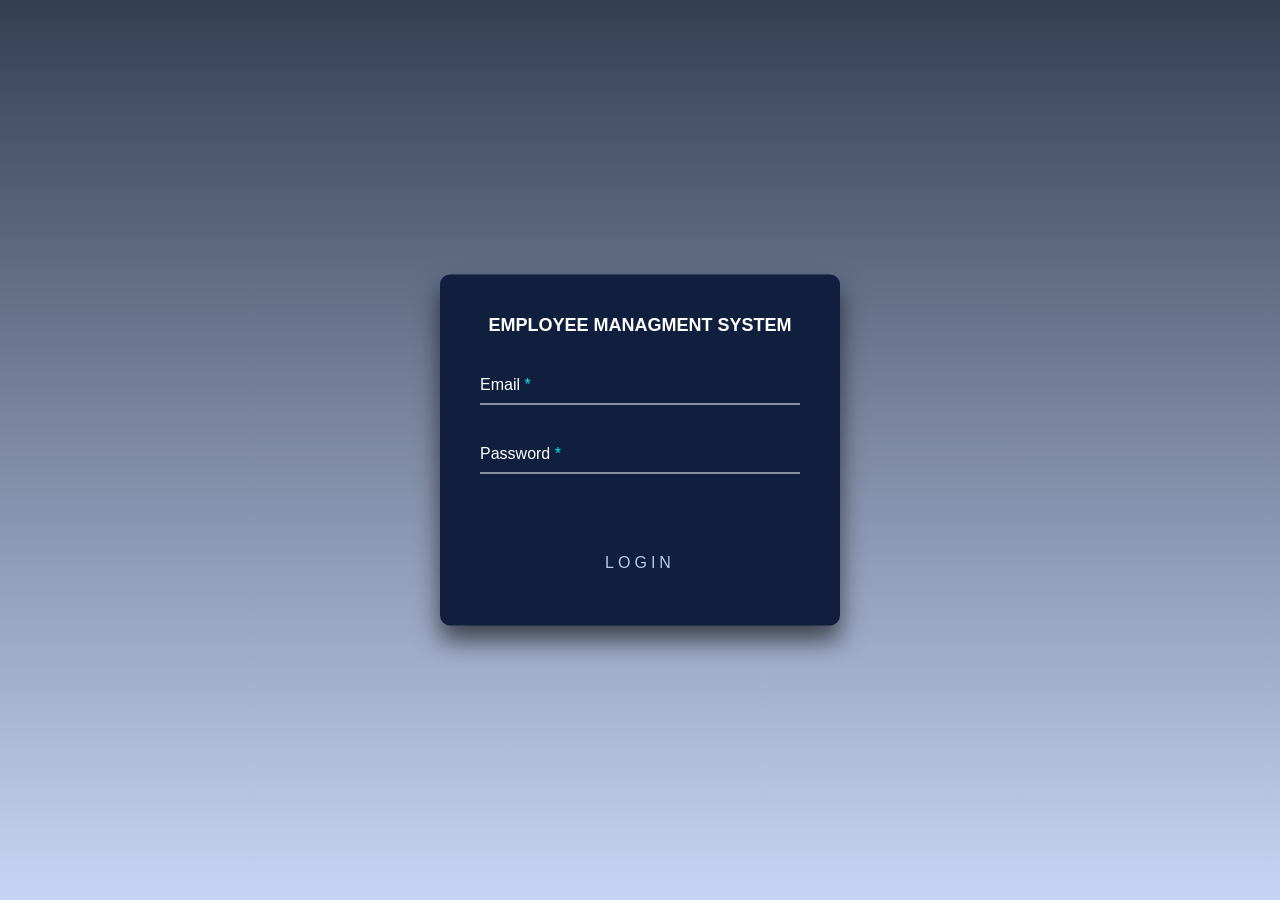
==== login.html @ dfd63b76 "Employee Managment System" ====
<!DOCTYPE html>
<html lang="en">
<head>
    <meta charset="UTF-8">
    <meta name="viewport" content="width=device-width, initial-scale=1.0">
    <title>Login</title>
    <link rel="stylesheet" href="login.css">
</head>
<body id="body">  
    <!-- Login  -->

<!-- partial:index.partial.html -->
  <div class="login-box">
  <h2> EMPLOYEE MANAGMENT SYSTEM</h2>
  <form>
    <div class="user-box">
      <input type="text" name="" required="" id="email">
      <label>Email <span id="span">*</span></label>
    </div>
    <div class="user-box">
      <input type="password" name="" required="" id="password">
      <label>Password <span id="span">*</span></label>
    </div>
    <a id="login">
     <span></span>
      <span></span>
      <span></span>
      <span></span> 
      Login
    </a>
  </form>
</div>

<!-- partial -->

    <script src="login.js"></script>
</body>
</html>
---- login.css ----
* {
      box-sizing: border-box;
      margin: 0;
      padding: 0;
  }

  html {
      height: 100%;
  }

  #body {
      margin: 0;
      padding: 0;
      font-family: sans-serif;
      background: linear-gradient(#343f54, #c7d5f4);
  }

  .login-box {
      position: absolute;
      top: 50%;
      left: 50%;
      width: 400px;
      padding: 40px;
      transform: translate(-50%, -50%);
      background: #0f1f3d;
      box-sizing: border-box;
      box-shadow: 0 15px 25px rgba(0, 0, 0, .6);
      border-radius: 10px;
  }

  #span {
      color: #03e9f4;
  }

  .login-box h2 {
      margin: 0 0 30px;
      font-size: 18px;
      padding: 0;
      color: #fff;
      text-align: center;
  }

  .login-box .user-box {
      position: relative;
  }

  .login-box .user-box input {
      width: 100%;
      padding: 10px 0;
      font-size: 16px;
      color: #fff;
      margin-bottom: 30px;
      border: none;
      border-bottom: 1px solid #fff;
      outline: none;
      background: transparent;
  }

  .login-box .user-box label {
      position: absolute;
      top: 0;
      left: 0;
      padding: 10px 0;
      font-size: 16px;
      color: #fff;
      pointer-events: none;
      transition: .5s;
  }

  .login-box .user-box input:focus~label,
  .login-box .user-box input:valid~label {
      top: -20px;
      left: 0;
      color: #71bdf6;
      font-size: 12px;
  }
  .login-box form a {
      position: relative;
      display: inline-block;
      padding: 10px 20px;
      color: #b4c9ef;
      font-size: 16px;
      text-decoration: none;
      text-transform: uppercase;
      overflow: hidden;
      transition: .5s;
      margin-top: 40px;
      letter-spacing: 4px;
      width: 100%;
      text-align: center;
  }

  .login-box a:hover {
      background: #032d7b;
      color: #fff;
      border-radius: 5px;
      box-shadow: 0 0 5px #095aef,
          0 0 25px #cedcf7,
          0 0 50px #97b6f0,
          0 0 100px #5c8eeb;
  }

  .login-box a span {
      position: absolute;
      display: block;
  }

  .login-box a span:nth-child(1) {
      top: 0;
      left: -100%;
      width: 100%;
      height: 2px;
      background: linear-gradient(90deg, transparent, #71bdf6);
      animation: btn-anim1 1s linear infinite;
  }

  @keyframes btn-anim1 {
      0% {
          left: -100%;
      }

      50%,
      100% {
          left: 100%;
      }
  }

  .login-box a span:nth-child(2) {
      top: -100%;
      right: 0;
      width: 2px;
      height: 100%;
      background: linear-gradient(180deg, transparent, #71bdf6);
      animation: btn-anim2 1s linear infinite;
      animation-delay: .25s
  }

  @keyframes btn-anim2 {
      0% {
          top: -100%;
      }

      50%,
      100% {
          top: 100%;
      }
  }

  .login-box a span:nth-child(3) {
      bottom: 0;
      right: -100%;
      width: 100%;
      height: 2px;
      background: linear-gradient(270deg, transparent, #71bdf6);
      animation: btn-anim3 1s linear infinite;
      animation-delay: .5s
  }

  @keyframes btn-anim3 {
      0% {
          right: -100%;
      }

      50%,
      100% {
          right: 100%;
      }
  }

  .login-box a span:nth-child(4) {
      bottom: -100%;
      left: 0;
      width: 2px;
      height: 100%;
      background: linear-gradient(360deg, transparent, #71bdf6);
      animation: btn-anim4 1s linear infinite;
      animation-delay: .75s
  }

  @keyframes btn-anim4 {
      0% {
          bottom: -100%;
      }

      50%,
      100% {
          bottom: 100%;
      }
  }

  /* Login end  */
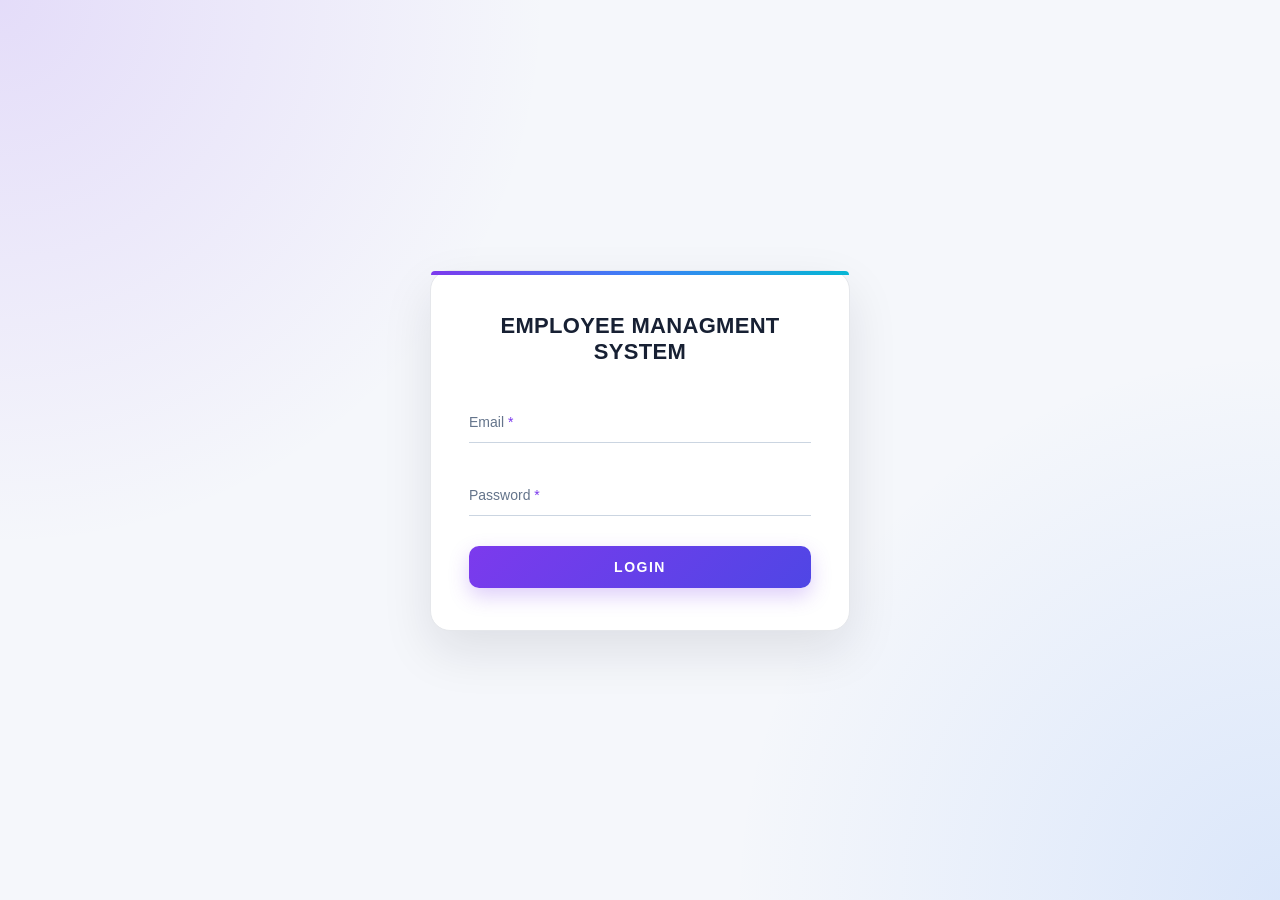
==== commit c2f2d718: "Employee mNagment System" ====
--- a/login.html
+++ b/login.html
@@ -5,6 +5,13 @@
     <meta name="viewport" content="width=device-width, initial-scale=1.0">
     <title>Login</title>
     <link rel="stylesheet" href="login.css">
+    <script>
+    const savedTheme = localStorage.getItem("emplyraTheme");
+
+    if (savedTheme === "dark") {
+        document.documentElement.classList.add("dark-mode");
+    }
+</script>
 </head>
 <body id="body">  
     <!-- Login  -->
--- a/login.css
+++ b/login.css
@@ -1,191 +1,436 @@
-  * {
-      box-sizing: border-box;
-      margin: 0;
-      padding: 0;
-  }
-
-  html {
-      height: 100%;
-  }
-
-  #body {
-      margin: 0;
-      padding: 0;
-      font-family: sans-serif;
-      background: linear-gradient(#343f54, #c7d5f4);
-  }
-
-  .login-box {
-      position: absolute;
-      top: 50%;
-      left: 50%;
-      width: 400px;
-      padding: 40px;
-      transform: translate(-50%, -50%);
-      background: #0f1f3d;
-      box-sizing: border-box;
-      box-shadow: 0 15px 25px rgba(0, 0, 0, .6);
-      border-radius: 10px;
-  }
-
-  #span {
-      color: #03e9f4;
-  }
-
-  .login-box h2 {
-      margin: 0 0 30px;
-      font-size: 18px;
-      padding: 0;
-      color: #fff;
-      text-align: center;
-  }
-
-  .login-box .user-box {
-      position: relative;
-  }
-
-  .login-box .user-box input {
-      width: 100%;
-      padding: 10px 0;
-      font-size: 16px;
-      color: #fff;
-      margin-bottom: 30px;
-      border: none;
-      border-bottom: 1px solid #fff;
-      outline: none;
-      background: transparent;
-  }
-
-  .login-box .user-box label {
-      position: absolute;
-      top: 0;
-      left: 0;
-      padding: 10px 0;
-      font-size: 16px;
-      color: #fff;
-      pointer-events: none;
-      transition: .5s;
-  }
-
-  .login-box .user-box input:focus~label,
-  .login-box .user-box input:valid~label {
-      top: -20px;
-      left: 0;
-      color: #71bdf6;
-      font-size: 12px;
-  }
-  .login-box form a {
-      position: relative;
-      display: inline-block;
-      padding: 10px 20px;
-      color: #b4c9ef;
-      font-size: 16px;
-      text-decoration: none;
-      text-transform: uppercase;
-      overflow: hidden;
-      transition: .5s;
-      margin-top: 40px;
-      letter-spacing: 4px;
-      width: 100%;
-      text-align: center;
-  }
-
-  .login-box a:hover {
-      background: #032d7b;
-      color: #fff;
-      border-radius: 5px;
-      box-shadow: 0 0 5px #095aef,
-          0 0 25px #cedcf7,
-          0 0 50px #97b6f0,
-          0 0 100px #5c8eeb;
-  }
-
-  .login-box a span {
-      position: absolute;
-      display: block;
-  }
-
-  .login-box a span:nth-child(1) {
-      top: 0;
-      left: -100%;
-      width: 100%;
-      height: 2px;
-      background: linear-gradient(90deg, transparent, #71bdf6);
-      animation: btn-anim1 1s linear infinite;
-  }
-
-  @keyframes btn-anim1 {
-      0% {
-          left: -100%;
-      }
-
-      50%,
-      100% {
-          left: 100%;
-      }
-  }
-
-  .login-box a span:nth-child(2) {
-      top: -100%;
-      right: 0;
-      width: 2px;
-      height: 100%;
-      background: linear-gradient(180deg, transparent, #71bdf6);
-      animation: btn-anim2 1s linear infinite;
-      animation-delay: .25s
-  }
-
-  @keyframes btn-anim2 {
-      0% {
-          top: -100%;
-      }
-
-      50%,
-      100% {
-          top: 100%;
-      }
-  }
-
-  .login-box a span:nth-child(3) {
-      bottom: 0;
-      right: -100%;
-      width: 100%;
-      height: 2px;
-      background: linear-gradient(270deg, transparent, #71bdf6);
-      animation: btn-anim3 1s linear infinite;
-      animation-delay: .5s
-  }
-
-  @keyframes btn-anim3 {
-      0% {
-          right: -100%;
-      }
-
-      50%,
-      100% {
-          right: 100%;
-      }
-  }
-
-  .login-box a span:nth-child(4) {
-      bottom: -100%;
-      left: 0;
-      width: 2px;
-      height: 100%;
-      background: linear-gradient(360deg, transparent, #71bdf6);
-      animation: btn-anim4 1s linear infinite;
-      animation-delay: .75s
-  }
-
-  @keyframes btn-anim4 {
-      0% {
-          bottom: -100%;
-      }
-
-      50%,
-      100% {
-          bottom: 100%;
-      }
-  }
-
-  /* Login end  */+/* =========================
+   EMPlyra LOGIN
+========================= */
+
+* {
+    box-sizing: border-box;
+    margin: 0;
+    padding: 0;
+}
+
+html,
+body {
+    width: 100%;
+    min-height: 100%;
+}
+
+#body {
+    min-height: 100vh;
+    display: flex;
+    align-items: center;
+    justify-content: center;
+
+    font-family: "Segoe UI", Arial, sans-serif;
+
+    background:
+        radial-gradient(
+            circle at top left,
+            rgba(124, 58, 237, 0.14),
+            transparent 35%
+        ),
+        radial-gradient(
+            circle at bottom right,
+            rgba(59, 130, 246, 0.14),
+            transparent 35%
+        ),
+        #f5f7fb;
+
+    padding: 25px;
+}
+
+
+/* =========================
+   LOGIN CARD
+========================= */
+
+.login-box {
+    width: 420px;
+    max-width: 100%;
+
+    padding: 42px 38px;
+
+    background: #ffffff;
+
+    border: 1px solid #e5e7eb;
+    border-radius: 20px;
+
+    box-shadow:
+        0 20px 50px rgba(15, 23, 42, 0.10);
+
+    position: relative;
+}
+
+
+/* Top Gradient Line */
+
+.login-box::before {
+    content: "";
+
+    position: absolute;
+
+    top: 0;
+    left: 0;
+
+    width: 100%;
+    height: 4px;
+
+    border-radius: 20px 20px 0 0;
+
+    background: linear-gradient(
+        90deg,
+        #7c3aed,
+        #3b82f6,
+        #06b6d4
+    );
+}
+
+
+/* =========================
+   TITLE
+========================= */
+
+.login-box h2 {
+    margin: 0 0 35px;
+
+    color: #172033;
+
+    text-align: center;
+
+    font-size: 22px;
+    font-weight: 700;
+
+    letter-spacing: 0.3px;
+}
+
+
+/* =========================
+   INPUT
+========================= */
+
+.login-box .user-box {
+    position: relative;
+    margin-bottom: 30px;
+}
+
+.login-box .user-box input {
+    width: 100%;
+
+    padding: 14px 0 11px;
+
+    color: #172033;
+
+    font-size: 15px;
+
+    border: none;
+    border-bottom: 1px solid #cbd5e1;
+
+    outline: none;
+
+    background: transparent;
+
+    transition: 0.3s ease;
+}
+
+.login-box .user-box input:focus {
+    border-bottom-color: #7c3aed;
+}
+
+
+/* =========================
+   LABEL
+========================= */
+
+.login-box .user-box label {
+    position: absolute;
+
+    top: 0;
+    left: 0;
+
+    padding: 14px 0;
+
+    color: #64748b;
+
+    font-size: 14px;
+
+    pointer-events: none;
+
+    transition: 0.3s ease;
+}
+
+.login-box .user-box input:focus ~ label,
+.login-box .user-box input:valid ~ label {
+    top: -23px;
+
+    color: #7c3aed;
+
+    font-size: 12px;
+}
+
+
+/* Required Star */
+
+#span {
+    color: #7c3aed;
+}
+
+
+/* =========================
+   LOGIN BUTTON
+========================= */
+
+.login-box form a {
+    position: relative;
+
+    display: flex;
+    align-items: center;
+    justify-content: center;
+
+    width: 100%;
+
+    margin-top: 10px;
+    padding: 13px 20px;
+
+    color: #ffffff;
+
+    background: linear-gradient(
+        135deg,
+        #7c3aed,
+        #4f46e5
+    );
+
+    border-radius: 10px;
+
+    font-size: 14px;
+    font-weight: 600;
+
+    text-decoration: none;
+    text-transform: uppercase;
+
+    letter-spacing: 1.5px;
+
+    overflow: hidden;
+
+    cursor: pointer;
+
+    box-shadow:
+        0 8px 20px rgba(124, 58, 237, 0.25);
+
+    transition:
+        transform 0.25s ease,
+        box-shadow 0.25s ease;
+}
+
+.login-box form a:hover {
+    transform: translateY(-2px);
+
+    box-shadow:
+        0 12px 25px rgba(124, 58, 237, 0.35);
+}
+
+.login-box form a:active {
+    transform: translateY(0);
+}
+
+
+/* =========================
+   BUTTON ANIMATION
+========================= */
+
+.login-box a span {
+    position: absolute;
+    display: block;
+}
+
+.login-box a span:nth-child(1) {
+    top: 0;
+    left: -100%;
+
+    width: 100%;
+    height: 2px;
+
+    background: linear-gradient(
+        90deg,
+        transparent,
+        rgba(255, 255, 255, 0.8)
+    );
+
+    animation: btn1 2s linear infinite;
+}
+
+.login-box a span:nth-child(2) {
+    top: -100%;
+    right: 0;
+
+    width: 2px;
+    height: 100%;
+
+    background: linear-gradient(
+        180deg,
+        transparent,
+        rgba(255, 255, 255, 0.8)
+    );
+
+    animation: btn2 2s linear infinite;
+    animation-delay: 0.5s;
+}
+
+.login-box a span:nth-child(3) {
+    bottom: 0;
+    right: -100%;
+
+    width: 100%;
+    height: 2px;
+
+    background: linear-gradient(
+        270deg,
+        transparent,
+        rgba(255, 255, 255, 0.8)
+    );
+
+    animation: btn3 2s linear infinite;
+    animation-delay: 1s;
+}
+
+.login-box a span:nth-child(4) {
+    bottom: -100%;
+    left: 0;
+
+    width: 2px;
+    height: 100%;
+
+    background: linear-gradient(
+        360deg,
+        transparent,
+        rgba(255, 255, 255, 0.8)
+    );
+
+    animation: btn4 2s linear infinite;
+    animation-delay: 1.5s;
+}
+
+
+/* =========================
+   ANIMATIONS
+========================= */
+
+@keyframes btn1 {
+    0% {
+        left: -100%;
+    }
+
+    50%,
+    100% {
+        left: 100%;
+    }
+}
+
+@keyframes btn2 {
+    0% {
+        top: -100%;
+    }
+
+    50%,
+    100% {
+        top: 100%;
+    }
+}
+
+@keyframes btn3 {
+    0% {
+        right: -100%;
+    }
+
+    50%,
+    100% {
+        right: 100%;
+    }
+}
+
+@keyframes btn4 {
+    0% {
+        bottom: -100%;
+    }
+
+    50%,
+    100% {
+        bottom: 100%;
+    }
+}
+
+
+/* =========================
+   DARK MODE
+========================= */
+
+body.dark-mode {
+    background:
+        radial-gradient(
+            circle at top left,
+            rgba(124, 58, 237, 0.18),
+            transparent 35%
+        ),
+        radial-gradient(
+            circle at bottom right,
+            rgba(59, 130, 246, 0.12),
+            transparent 35%
+        ),
+        #0f172a;
+}
+
+body.dark-mode .login-box {
+    background: #1a1c29;
+
+    border-color: #292f45;
+
+    box-shadow:
+        0 20px 50px rgba(0, 0, 0, 0.35);
+}
+
+body.dark-mode .login-box h2 {
+    color: #f8fafc;
+}
+
+body.dark-mode .login-box .user-box input {
+    color: #ffffff;
+    border-bottom-color: #475569;
+}
+
+body.dark-mode .login-box .user-box input:focus {
+    border-bottom-color: #8b5cf6;
+}
+
+body.dark-mode .login-box .user-box label {
+    color: #94a3b8;
+}
+
+body.dark-mode .login-box .user-box input:focus ~ label,
+body.dark-mode .login-box .user-box input:valid ~ label {
+    color: #a78bfa;
+}
+
+body.dark-mode #span {
+    color: #a78bfa;
+}
+
+
+/* =========================
+   MOBILE
+========================= */
+
+@media (max-width: 500px) {
+
+    #body {
+        padding: 18px;
+    }
+
+    .login-box {
+        width: 100%;
+        padding: 35px 25px;
+        border-radius: 16px;
+    }
+
+    .login-box h2 {
+        font-size: 19px;
+        margin-bottom: 32px;
+    }
+}
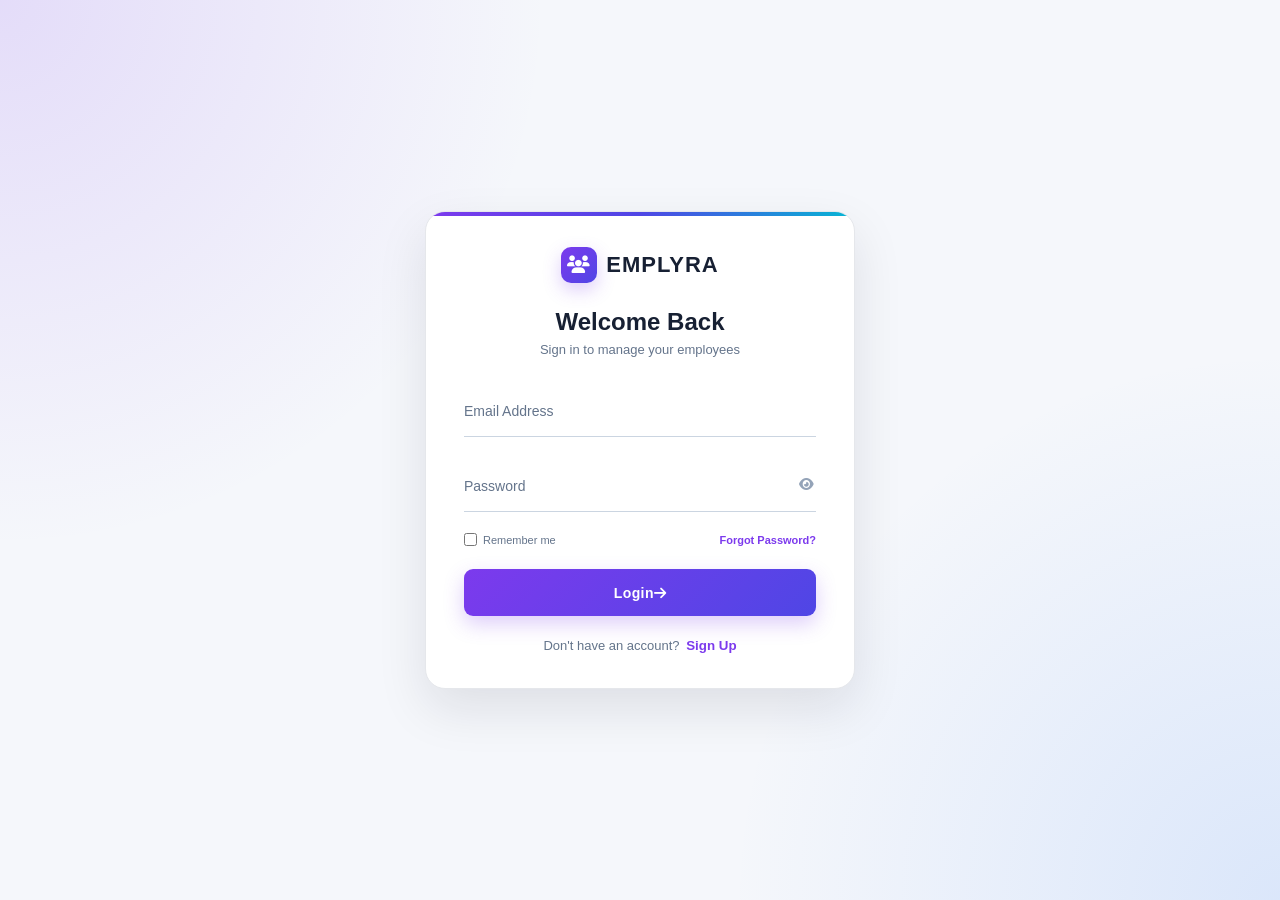
==== commit 25793306: "Employee Managment Sustem" ====
--- a/login.html
+++ b/login.html
@@ -1,45 +1,116 @@
+
 <!DOCTYPE html>
 <html lang="en">
 <head>
     <meta charset="UTF-8">
     <meta name="viewport" content="width=device-width, initial-scale=1.0">
-    <title>Login</title>
+    <title>EMPLYRA - Login</title>
     <link rel="stylesheet" href="login.css">
+    <link rel="stylesheet" href="https://cdnjs.cloudflare.com/ajax/libs/font-awesome/6.4.0/css/all.min.css">
+
     <script>
-    const savedTheme = localStorage.getItem("emplyraTheme");
+        const savedTheme = localStorage.getItem("emplyraTheme");
 
-    if (savedTheme === "dark") {
-        document.documentElement.classList.add("dark-mode");
-    }
-</script>
+        if (savedTheme === "dark") {
+            document.documentElement.classList.add("dark-mode");
+        }
+    </script>
 </head>
-<body id="body">  
-    <!-- Login  -->
+<body id="body">
+    <div class="auth-container">
+        <div class="auth-box">
 
-<!-- partial:index.partial.html -->
-  <div class="login-box">
-  <h2> EMPLOYEE MANAGMENT SYSTEM</h2>
-  <form>
-    <div class="user-box">
-      <input type="text" name="" required="" id="email">
-      <label>Email <span id="span">*</span></label>
+            <!-- Logo -->
+            <div class="logo">
+                <div class="logo-icon">
+                    <i class="fas fa-users"></i>
+                </div>
+                <span>EMPLYRA</span>
+            </div>
+
+            <!-- LOGIN -->
+            <div id="login-form" class="auth-form">
+                <h1>Welcome Back</h1>
+                <p class="subtitle">Sign in to manage your employees</p>
+
+                <form>
+                    <div class="input-box">
+                        <input type="email" id="email" placeholder=" " required>
+                        <label>Email Address</label>
+                    </div>
+
+                    <div class="input-box">
+                        <input type="password" id="password" placeholder=" " required>
+                        <label>Password</label>
+                        <button type="button" class="password-toggle" id="login-password-toggle">
+                            <i class="fas fa-eye"></i>
+                        </button>
+                    </div>
+
+                    <div class="form-options">
+                        <label class="remember">
+                            <input type="checkbox">
+                            <span>Remember me</span>
+                        </label>
+                        <a href="#" id="forgot-password">Forgot Password?</a>
+                    </div>
+
+                    <button type="button" id="login" class="auth-btn">
+                        Login
+                        <i class="fas fa-arrow-right"></i>
+                    </button>
+                </form>
+
+                <p class="switch-text">
+                    Don't have an account?
+                    <button type="button" id="show-signup">Sign Up</button>
+                </p>
+            </div>
+
+            <!-- SIGN UP -->
+            <div id="signup-form" class="auth-form hidden">
+                <h1>Create Account</h1>
+                <p class="subtitle">Start managing your employees today</p>
+
+                <form>
+                    <div class="input-box">
+                        <input type="text" id="signup-name" placeholder=" " required>
+                        <label>Full Name</label>
+                    </div>
+
+                    <div class="input-box">
+                        <input type="email" id="signup-email" placeholder=" " required>
+                        <label>Email Address</label>
+                    </div>
+
+                    <div class="input-box">
+                        <input type="password" id="signup-password" placeholder=" " required>
+                        <label>Password</label>
+                        <button type="button" class="password-toggle" id="signup-password-toggle">
+                            <i class="fas fa-eye"></i>
+                        </button>
+                    </div>
+
+                    <div class="input-box">
+                        <input type="password" id="confirm-password" placeholder=" " required>
+                        <label>Confirm Password</label>
+                    </div>
+
+                    <button type="button" id="signup" class="auth-btn">
+                        Create Account
+                        <i class="fas fa-arrow-right"></i>
+                    </button>
+                </form>
+
+                <p class="switch-text">
+                    Already have an account?
+                    <button type="button" id="show-login">Login</button>
+                </p>
+            </div>
+
+        </div>
     </div>
-    <div class="user-box">
-      <input type="password" name="" required="" id="password">
-      <label>Password <span id="span">*</span></label>
-    </div>
-    <a id="login">
-     <span></span>
-      <span></span>
-      <span></span>
-      <span></span> 
-      Login
-    </a>
-  </form>
-</div>
-
-<!-- partial -->
 
     <script src="login.js"></script>
 </body>
-</html>+</html>
--- a/login.css
+++ b/login.css
@@ -1,7 +1,3 @@
-/* =========================
-   EMPlyra LOGIN
-========================= */
-
 * {
     box-sizing: border-box;
     margin: 0;
@@ -14,423 +10,364 @@
     min-height: 100%;
 }
 
-#body {
+body {
+    font-family: "Segoe UI", Arial, sans-serif;
     min-height: 100vh;
-    display: flex;
-    align-items: center;
-    justify-content: center;
-
-    font-family: "Segoe UI", Arial, sans-serif;
-
     background:
-        radial-gradient(
-            circle at top left,
-            rgba(124, 58, 237, 0.14),
-            transparent 35%
-        ),
-        radial-gradient(
-            circle at bottom right,
-            rgba(59, 130, 246, 0.14),
-            transparent 35%
-        ),
+        radial-gradient(circle at top left, rgba(124, 58, 237, 0.14), transparent 35%),
+        radial-gradient(circle at bottom right, rgba(59, 130, 246, 0.14), transparent 35%),
         #f5f7fb;
-
-    padding: 25px;
-}
-
-
-/* =========================
-   LOGIN CARD
-========================= */
-
-.login-box {
-    width: 420px;
+    color: #172033;
+    transition: background 0.3s ease, color 0.3s ease;
+}
+
+/* AUTH CONTAINER */
+
+.auth-container {
+    min-height: 100vh;
+    display: flex;
+    align-items: center;
+    justify-content: center;
+    padding: 20px;
+}
+
+/* AUTH BOX */
+
+.auth-box {
+    width: 430px;
     max-width: 100%;
-
-    padding: 42px 38px;
-
+    position: relative;
+    padding: 35px 38px;
     background: #ffffff;
-
     border: 1px solid #e5e7eb;
     border-radius: 20px;
-
-    box-shadow:
-        0 20px 50px rgba(15, 23, 42, 0.10);
-
-    position: relative;
-}
-
-
-/* Top Gradient Line */
-
-.login-box::before {
+    box-shadow: 0 20px 50px rgba(15, 23, 42, 0.10);
+    overflow: hidden;
+    transition: background 0.3s ease, border-color 0.3s ease, box-shadow 0.3s ease;
+}
+
+.auth-box::before {
     content: "";
-
     position: absolute;
-
     top: 0;
     left: 0;
-
     width: 100%;
     height: 4px;
-
-    border-radius: 20px 20px 0 0;
-
-    background: linear-gradient(
-        90deg,
-        #7c3aed,
-        #3b82f6,
-        #06b6d4
-    );
-}
-
-
-/* =========================
-   TITLE
-========================= */
-
-.login-box h2 {
-    margin: 0 0 35px;
-
-    color: #172033;
-
+    background: linear-gradient(90deg, #7c3aed, #4f46e5, #06b6d4);
+}
+
+/* THEME BUTTON */
+
+.theme-toggle {
+    position: absolute;
+    top: 16px;
+    right: 16px;
+    width: 36px;
+    height: 36px;
+    border: 1px solid #e2e8f0;
+    border-radius: 9px;
+    background: #f8fafc;
+    color: #475569;
+    cursor: pointer;
+    display: flex;
+    align-items: center;
+    justify-content: center;
+    transition: 0.3s ease;
+}
+
+.theme-toggle:hover {
+    background: #ede9fe;
+    color: #7c3aed;
+}
+
+/* LOGO */
+
+.logo {
+    display: flex;
+    align-items: center;
+    justify-content: center;
+    gap: 9px;
+    margin-bottom: 25px;
+    color: #172033;
+    font-size: 22px;
+    font-weight: 800;
+    letter-spacing: 1px;
+}
+
+.logo-mark {
+    width: 36px;
+    height: 36px;
+    display: flex;
+    align-items: center;
+    justify-content: center;
+    border-radius: 10px;
+    color: #ffffff;
+    background: linear-gradient(135deg, #7c3aed, #4f46e5);
+    box-shadow: 0 7px 18px rgba(124, 58, 237, 0.25);
+}
+
+/* FORM */
+
+.auth-form h1 {
     text-align: center;
-
-    font-size: 22px;
-    font-weight: 700;
-
-    letter-spacing: 0.3px;
-}
-
-
-/* =========================
-   INPUT
-========================= */
-
-.login-box .user-box {
+    font-size: 24px;
+    color: #172033;
+    margin-bottom: 6px;
+}
+
+.subtitle {
+    text-align: center;
+    color: #64748b;
+    font-size: 13px;
+    margin-bottom: 30px;
+}
+
+/* INPUT */
+
+.input-box {
     position: relative;
-    margin-bottom: 30px;
-}
-
-.login-box .user-box input {
+    margin-bottom: 25px;
+}
+
+.input-box input {
     width: 100%;
-
-    padding: 14px 0 11px;
-
-    color: #172033;
-
-    font-size: 15px;
-
+    height: 50px;
+    padding: 16px 38px 5px 0;
     border: none;
     border-bottom: 1px solid #cbd5e1;
-
     outline: none;
-
     background: transparent;
-
+    color: #172033;
+    font-size: 14px;
     transition: 0.3s ease;
 }
 
-.login-box .user-box input:focus {
+.input-box input:focus {
     border-bottom-color: #7c3aed;
 }
 
-
-/* =========================
-   LABEL
-========================= */
-
-.login-box .user-box label {
+.input-box label {
     position: absolute;
-
-    top: 0;
     left: 0;
-
-    padding: 14px 0;
-
+    top: 16px;
     color: #64748b;
-
     font-size: 14px;
-
     pointer-events: none;
-
     transition: 0.3s ease;
 }
 
-.login-box .user-box input:focus ~ label,
-.login-box .user-box input:valid ~ label {
-    top: -23px;
-
-    color: #7c3aed;
-
-    font-size: 12px;
-}
-
-
-/* Required Star */
-
-#span {
-    color: #7c3aed;
-}
-
-
-/* =========================
-   LOGIN BUTTON
-========================= */
-
-.login-box form a {
-    position: relative;
-
-    display: flex;
-    align-items: center;
-    justify-content: center;
-
+.input-box input:focus ~ label,
+.input-box input:not(:placeholder-shown) ~ label {
+    top: -7px;
+    left: 0;
+    font-size: 11px;
+    color: #7c3aed;
+}
+
+/* PASSWORD */
+
+.password-toggle {
+    position: absolute;
+    right: 2px;
+    top: 15px;
+    border: none;
+    background: transparent;
+    color: #94a3b8;
+    cursor: pointer;
+    font-size: 13px;
+}
+
+.password-toggle:hover {
+    color: #7c3aed;
+}
+
+/* OPTIONS */
+
+.form-options {
+    display: flex;
+    align-items: center;
+    justify-content: space-between;
+    margin: -4px 0 23px;
+    font-size: 11px;
+}
+
+.remember {
+    display: flex;
+    align-items: center;
+    gap: 6px;
+    color: #64748b;
+    cursor: pointer;
+}
+
+.remember input {
+    accent-color: #7c3aed;
+}
+
+.form-options a {
+    color: #7c3aed;
+    text-decoration: none;
+    font-weight: 600;
+}
+
+.form-options a:hover {
+    text-decoration: underline;
+}
+
+/* BUTTON */
+
+.auth-btn {
     width: 100%;
-
-    margin-top: 10px;
-    padding: 13px 20px;
-
-    color: #ffffff;
-
-    background: linear-gradient(
-        135deg,
-        #7c3aed,
-        #4f46e5
-    );
-
-    border-radius: 10px;
-
+    height: 47px;
+    border: none;
+    border-radius: 9px;
+    background: linear-gradient(135deg, #7c3aed, #4f46e5);
+    color: #ffffff;
     font-size: 14px;
     font-weight: 600;
-
-    text-decoration: none;
-    text-transform: uppercase;
-
-    letter-spacing: 1.5px;
-
-    overflow: hidden;
-
-    cursor: pointer;
-
-    box-shadow:
-        0 8px 20px rgba(124, 58, 237, 0.25);
-
-    transition:
-        transform 0.25s ease,
-        box-shadow 0.25s ease;
-}
-
-.login-box form a:hover {
+    letter-spacing: 0.4px;
+    cursor: pointer;
+    display: flex;
+    align-items: center;
+    justify-content: center;
+    box-shadow: 0 8px 20px rgba(124, 58, 237, 0.25);
+    transition: transform 0.25s ease, box-shadow 0.25s ease;
+}
+
+.auth-btn:hover {
     transform: translateY(-2px);
-
-    box-shadow:
-        0 12px 25px rgba(124, 58, 237, 0.35);
-}
-
-.login-box form a:active {
+    box-shadow: 0 12px 27px rgba(124, 58, 237, 0.35);
+}
+
+.auth-btn:active {
     transform: translateY(0);
 }
 
-
-/* =========================
-   BUTTON ANIMATION
-========================= */
-
-.login-box a span {
-    position: absolute;
-    display: block;
-}
-
-.login-box a span:nth-child(1) {
-    top: 0;
-    left: -100%;
-
-    width: 100%;
-    height: 2px;
-
-    background: linear-gradient(
-        90deg,
-        transparent,
-        rgba(255, 255, 255, 0.8)
-    );
-
-    animation: btn1 2s linear infinite;
-}
-
-.login-box a span:nth-child(2) {
-    top: -100%;
-    right: 0;
-
-    width: 2px;
-    height: 100%;
-
-    background: linear-gradient(
-        180deg,
-        transparent,
-        rgba(255, 255, 255, 0.8)
-    );
-
-    animation: btn2 2s linear infinite;
-    animation-delay: 0.5s;
-}
-
-.login-box a span:nth-child(3) {
-    bottom: 0;
-    right: -100%;
-
-    width: 100%;
-    height: 2px;
-
-    background: linear-gradient(
-        270deg,
-        transparent,
-        rgba(255, 255, 255, 0.8)
-    );
-
-    animation: btn3 2s linear infinite;
-    animation-delay: 1s;
-}
-
-.login-box a span:nth-child(4) {
-    bottom: -100%;
-    left: 0;
-
-    width: 2px;
-    height: 100%;
-
-    background: linear-gradient(
-        360deg,
-        transparent,
-        rgba(255, 255, 255, 0.8)
-    );
-
-    animation: btn4 2s linear infinite;
-    animation-delay: 1.5s;
-}
-
-
-/* =========================
-   ANIMATIONS
-========================= */
-
-@keyframes btn1 {
-    0% {
-        left: -100%;
+/* SWITCH */
+
+.switch-text {
+    text-align: center;
+    margin-top: 22px;
+    color: #64748b;
+    font-size: 13px;
+}
+
+.switch-text button {
+    border: none;
+    background: transparent;
+    color: #7c3aed;
+    font-weight: 700;
+    cursor: pointer;
+    margin-left: 3px;
+}
+
+.switch-text button:hover {
+    text-decoration: underline;
+}
+
+/* HIDDEN */
+
+.hidden {
+    display: none;
+}
+
+/* DARK MODE */
+
+html.dark-mode body {
+    background:
+        radial-gradient(circle at top left, rgba(124, 58, 237, 0.18), transparent 35%),
+        radial-gradient(circle at bottom right, rgba(59, 130, 246, 0.12), transparent 35%),
+        #0f172a;
+    color: #f8fafc;
+}
+
+html.dark-mode .auth-box {
+    background: #1a1c29;
+    border-color: #292f45;
+    box-shadow: 0 20px 50px rgba(0, 0, 0, 0.35);
+}
+
+html.dark-mode .logo,
+html.dark-mode .auth-form h1 {
+    color: #f8fafc;
+}
+
+html.dark-mode .subtitle,
+html.dark-mode .switch-text,
+html.dark-mode .remember {
+    color: #94a3b8;
+}
+
+html.dark-mode .input-box input {
+    color: #ffffff;
+    border-bottom-color: #475569;
+}
+
+html.dark-mode .input-box input:focus {
+    border-bottom-color: #8b5cf6;
+}
+
+html.dark-mode .input-box label {
+    color: #94a3b8;
+}
+
+html.dark-mode .input-box input:focus ~ label,
+html.dark-mode .input-box input:not(:placeholder-shown) ~ label {
+    color: #a78bfa;
+}
+
+html.dark-mode .theme-toggle {
+    background: #252a3b;
+    border-color: #374151;
+    color: #c4b5fd;
+}
+
+html.dark-mode .theme-toggle:hover {
+    background: #312e81;
+    color: #ffffff;
+}
+
+/* MOBILE */
+
+@media (max-width: 500px) {
+    .auth-container {
+        padding: 15px;
     }
 
-    50%,
-    100% {
-        left: 100%;
+    .auth-box {
+        padding: 32px 25px;
+        border-radius: 17px;
     }
-}
-
-@keyframes btn2 {
-    0% {
-        top: -100%;
+
+    .logo {
+        font-size: 21px;
     }
 
-    50%,
-    100% {
-        top: 100%;
+    .auth-form h1 {
+        font-size: 22px;
     }
 }
-
-@keyframes btn3 {
-    0% {
-        right: -100%;
-    }
-
-    50%,
-    100% {
-        right: 100%;
-    }
-}
-
-@keyframes btn4 {
-    0% {
-        bottom: -100%;
-    }
-
-    50%,
-    100% {
-        bottom: 100%;
-    }
-}
-
-
-/* =========================
-   DARK MODE
-========================= */
-
-body.dark-mode {
-    background:
-        radial-gradient(
-            circle at top left,
-            rgba(124, 58, 237, 0.18),
-            transparent 35%
-        ),
-        radial-gradient(
-            circle at bottom right,
-            rgba(59, 130, 246, 0.12),
-            transparent 35%
-        ),
-        #0f172a;
-}
-
-body.dark-mode .login-box {
-    background: #1a1c29;
-
-    border-color: #292f45;
-
-    box-shadow:
-        0 20px 50px rgba(0, 0, 0, 0.35);
-}
-
-body.dark-mode .login-box h2 {
-    color: #f8fafc;
-}
-
-body.dark-mode .login-box .user-box input {
-    color: #ffffff;
-    border-bottom-color: #475569;
-}
-
-body.dark-mode .login-box .user-box input:focus {
-    border-bottom-color: #8b5cf6;
-}
-
-body.dark-mode .login-box .user-box label {
-    color: #94a3b8;
-}
-
-body.dark-mode .login-box .user-box input:focus ~ label,
-body.dark-mode .login-box .user-box input:valid ~ label {
-    color: #a78bfa;
-}
-
-body.dark-mode #span {
-    color: #a78bfa;
-}
-
-
-/* =========================
-   MOBILE
-========================= */
-
-@media (max-width: 500px) {
-
-    #body {
-        padding: 18px;
-    }
-
-    .login-box {
-        width: 100%;
-        padding: 35px 25px;
-        border-radius: 16px;
-    }
-
-    .login-box h2 {
-        font-size: 19px;
-        margin-bottom: 32px;
-    }
+.logo {
+    display: flex;
+    align-items: center;
+    justify-content: center;
+    gap: 9px;
+    margin-bottom: 25px;
+    color: #172033;
+    font-size: 22px;
+    font-weight: 800;
+    letter-spacing: 1px;
+}
+
+.logo-icon{
+    width: 36px;
+    height: 36px;
+    display: flex;
+    align-items: center;
+    justify-content: center;
+    border-radius: 10px;
+    background: linear-gradient(135deg, #7c3aed, #4f46e5);
+    color: #ffffff;
+    font-size: 18px;
+    font-weight: 800;
+    box-shadow: 0 7px 18px rgba(124, 58, 237, 0.25);
 }
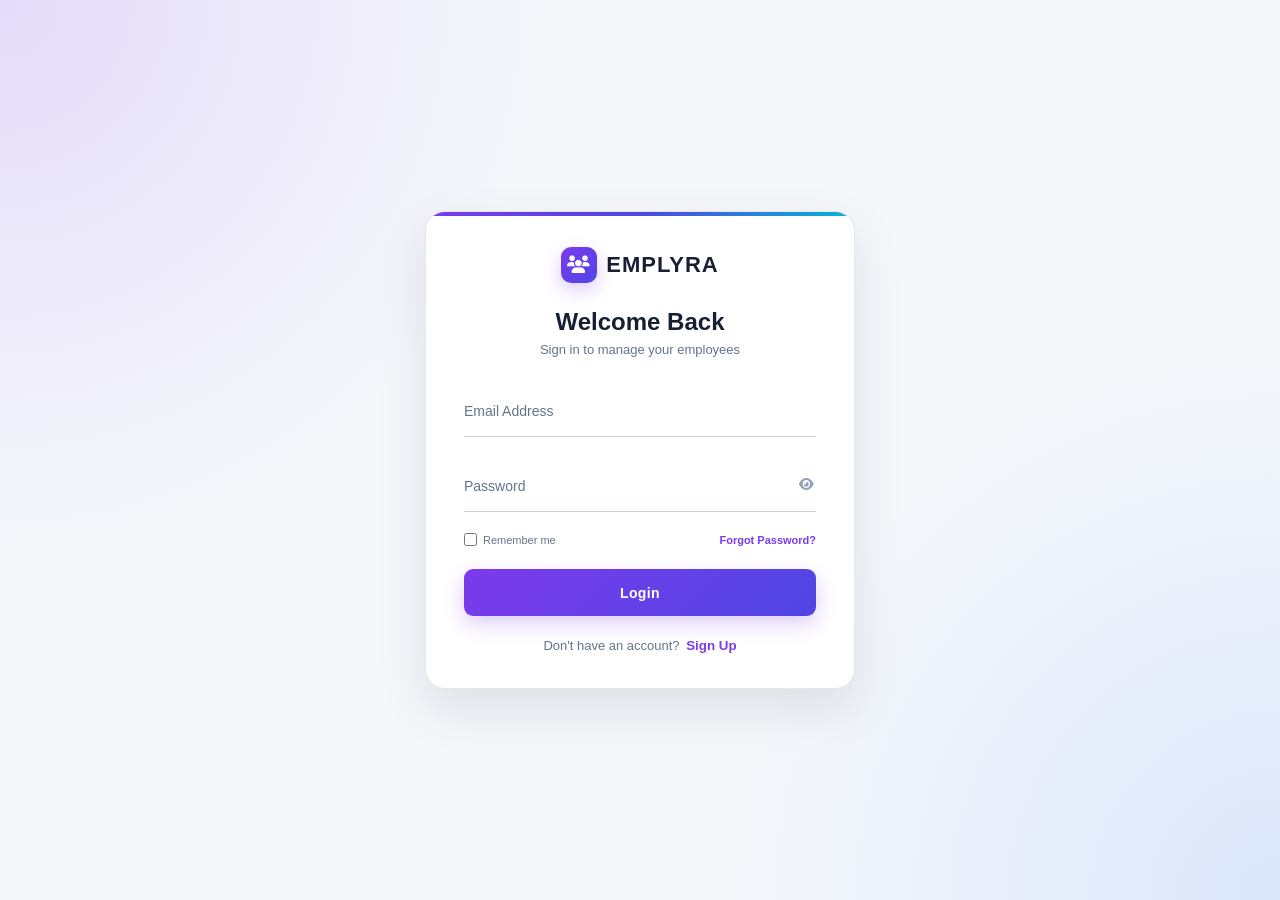
==== commit 7e06ee17: "Employee Managment System" ====
--- a/login.html
+++ b/login.html
@@ -57,7 +57,6 @@
 
                     <button type="button" id="login" class="auth-btn">
                         Login
-                        <i class="fas fa-arrow-right"></i>
                     </button>
                 </form>
 
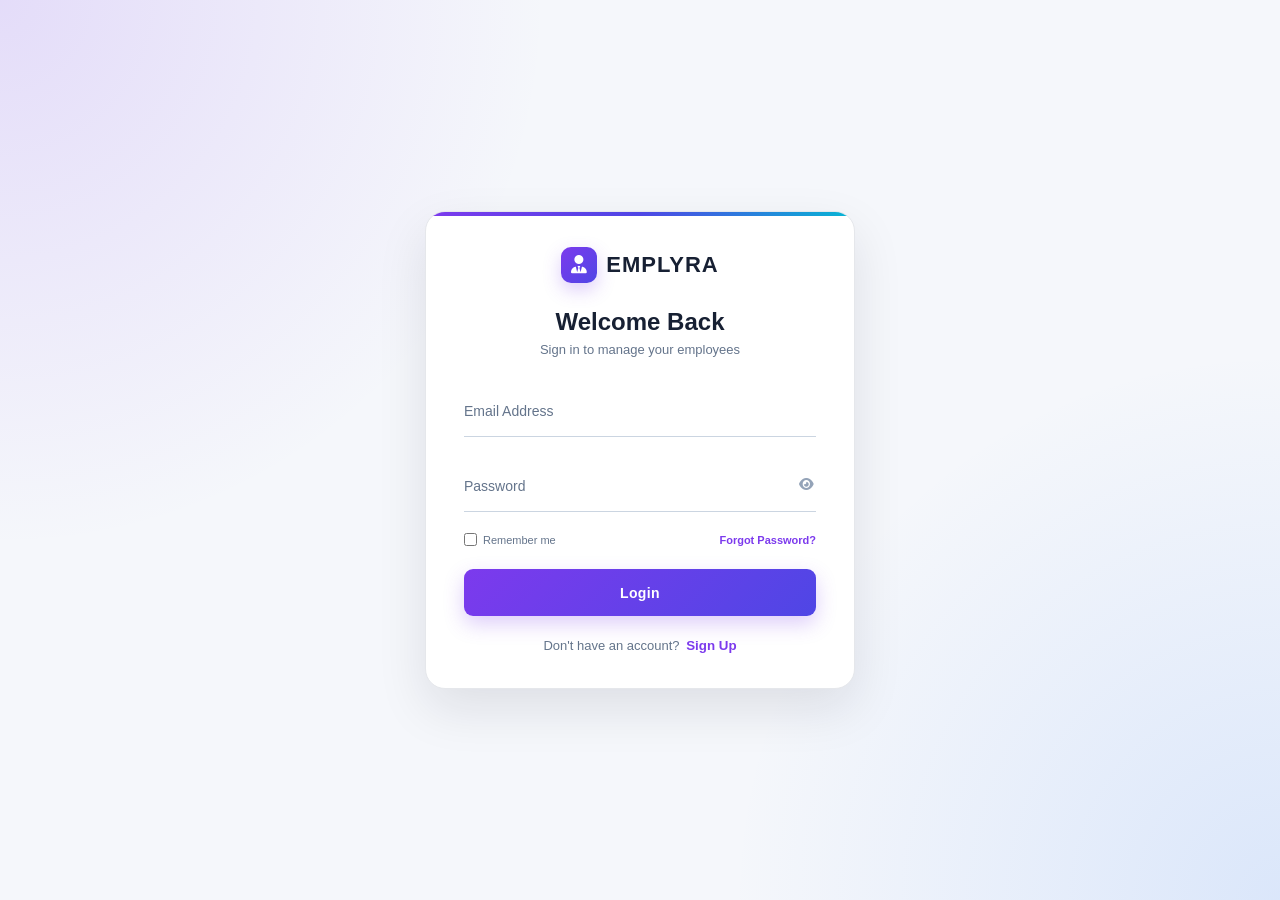
==== commit 03122b6e: "Employee Managment System" ====
--- a/login.html
+++ b/login.html
@@ -23,7 +23,7 @@
             <!-- Logo -->
             <div class="logo">
                 <div class="logo-icon">
-                    <i class="fas fa-users"></i>
+                <i class="fas fa-user-tie"></i>
                 </div>
                 <span>EMPLYRA</span>
             </div>
@@ -97,7 +97,6 @@
 
                     <button type="button" id="signup" class="auth-btn">
                         Create Account
-                        <i class="fas fa-arrow-right"></i>
                     </button>
                 </form>
 
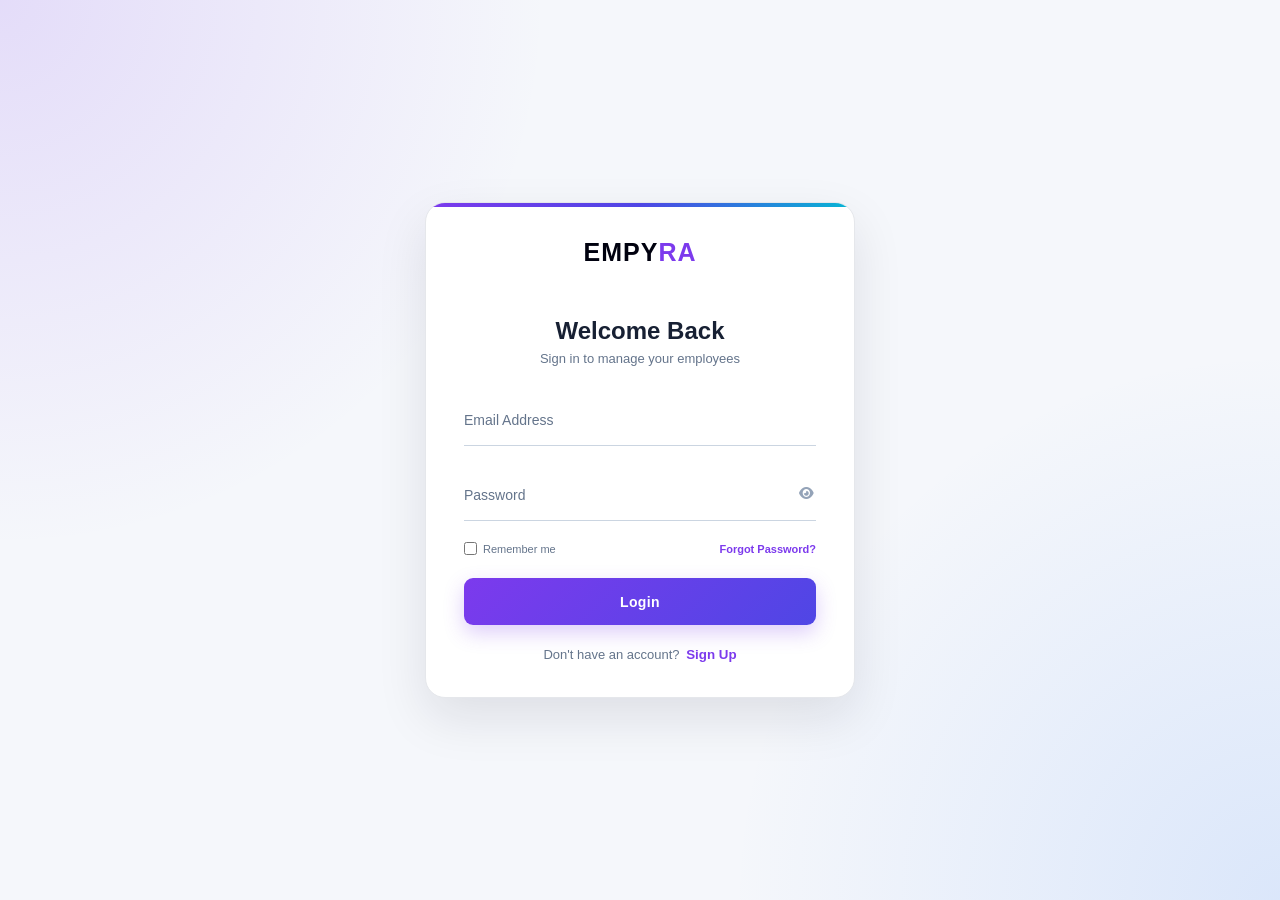
==== commit e2bd1b9d: "Employee Managment System" ====
--- a/login.html
+++ b/login.html
@@ -7,14 +7,7 @@
     <title>EMPLYRA - Login</title>
     <link rel="stylesheet" href="login.css">
     <link rel="stylesheet" href="https://cdnjs.cloudflare.com/ajax/libs/font-awesome/6.4.0/css/all.min.css">
-
-    <script>
-        const savedTheme = localStorage.getItem("emplyraTheme");
-
-        if (savedTheme === "dark") {
-            document.documentElement.classList.add("dark-mode");
-        }
-    </script>
+    
 </head>
 <body id="body">
     <div class="auth-container">
@@ -22,10 +15,7 @@
 
             <!-- Logo -->
             <div class="logo">
-                <div class="logo-icon">
-                <i class="fas fa-user-tie"></i>
-                </div>
-                <span>EMPLYRA</span>
+               <h3>EMPY <span>RA</span></h3>
             </div>
 
             <!-- LOGIN -->
--- a/login.css
+++ b/login.css
@@ -1,4 +1,4 @@
-* {
+ *{
     box-sizing: border-box;
     margin: 0;
     padding: 0;
@@ -8,6 +8,7 @@
 body {
     width: 100%;
     min-height: 100%;
+
 }
 
 body {
@@ -18,7 +19,8 @@
         radial-gradient(circle at bottom right, rgba(59, 130, 246, 0.14), transparent 35%),
         #f5f7fb;
     color: #172033;
-    transition: background 0.3s ease, color 0.3s ease;
+   transition: background 0.3s ease, color 0.3s ease;
+
 }
 
 /* AUTH CONTAINER */
@@ -43,7 +45,7 @@
     border-radius: 20px;
     box-shadow: 0 20px 50px rgba(15, 23, 42, 0.10);
     overflow: hidden;
-    transition: background 0.3s ease, border-color 0.3s ease, box-shadow 0.3s ease;
+transition: background 0.3s ease, border-color 0.3s ease, box-shadow 0.3s ease;
 }
 
 .auth-box::before {
@@ -82,18 +84,18 @@
 
 /* LOGO */
 
-.logo {
-    display: flex;
-    align-items: center;
-    justify-content: center;
-    gap: 9px;
+.logo h3 {
+    display: flex;
+    align-items: center;
     margin-bottom: 25px;
-    color: #172033;
-    font-size: 22px;
+    color:#00010f;
+    font-size: 25px;
     font-weight: 800;
     letter-spacing: 1px;
 }
-
+.logo h3 span{
+    color: #7c3aed;
+}
 .logo-mark {
     width: 36px;
     height: 36px;
@@ -269,59 +271,61 @@
 .hidden {
     display: none;
 }
-
 /* DARK MODE */
 
-html.dark-mode body {
-    background:
+body.dark-mode {
+    background: #00010f;
+    color: #f8fafc;
+       background:
         radial-gradient(circle at top left, rgba(124, 58, 237, 0.18), transparent 35%),
         radial-gradient(circle at bottom right, rgba(59, 130, 246, 0.12), transparent 35%),
-        #0f172a;
+        #00010f;
     color: #f8fafc;
 }
 
-html.dark-mode .auth-box {
-    background: #1a1c29;
-    border-color: #292f45;
-    box-shadow: 0 20px 50px rgba(0, 0, 0, 0.35);
-}
-
-html.dark-mode .logo,
-html.dark-mode .auth-form h1 {
+body.dark-mode .auth-box {
+    background: #141628;
+    border-color:1px solid #e5e6e9;
+    box-shadow: 0 0px 15px rgba(157, 155, 155, 0.35);
+     
+}
+
+body.dark-mode .logo h3,
+body.dark-mode .auth-form h1{
     color: #f8fafc;
 }
 
-html.dark-mode .subtitle,
-html.dark-mode .switch-text,
-html.dark-mode .remember {
+body.dark-mode .subtitle,
+body.dark-mode .switch-text,
+body.dark-mode .remember {
     color: #94a3b8;
 }
 
-html.dark-mode .input-box input {
+body.dark-mode .input-box input {
     color: #ffffff;
     border-bottom-color: #475569;
 }
 
-html.dark-mode .input-box input:focus {
+body.dark-mode .input-box input:focus {
     border-bottom-color: #8b5cf6;
 }
 
-html.dark-mode .input-box label {
+body.dark-mode .input-box label {
     color: #94a3b8;
 }
 
-html.dark-mode .input-box input:focus ~ label,
-html.dark-mode .input-box input:not(:placeholder-shown) ~ label {
+body.dark-mode .input-box input:focus ~ label,
+body.dark-mode .input-box input:not(:placeholder-shown) ~ label {
     color: #a78bfa;
 }
 
-html.dark-mode .theme-toggle {
+body.dark-mode .theme-toggle {
     background: #252a3b;
     border-color: #374151;
     color: #c4b5fd;
 }
 
-html.dark-mode .theme-toggle:hover {
+body.dark-mode .theme-toggle:hover {
     background: #312e81;
     color: #ffffff;
 }
